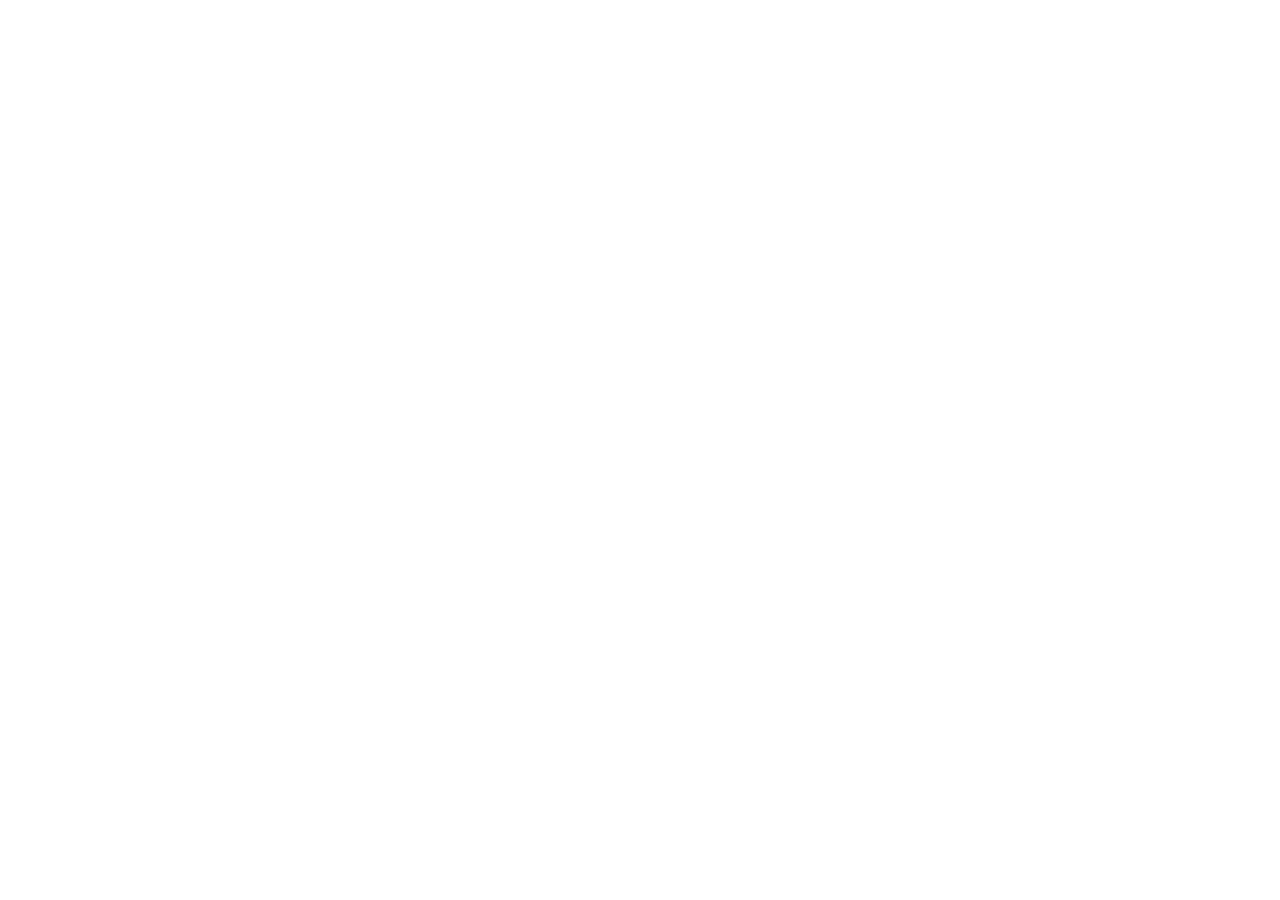
==== index.html @ 01539285 "feat: add Acasă page to C4322B" ====
<!doctype html><html lang="ro"><head><meta charset="utf-8"><meta name="viewport" content="width=device-width,initial-scale=1"><meta name="theme-color" content="#102e30"><meta name="robots" content="noindex,nofollow"><title>Acasă | C4322B — instalații pentru casa ta în București</title><meta name="description" content="C4322B: acasă — instalații de încălzire, climatizare și sanitare pentru apartamente și case din București. Site și ofertă demonstrative."><meta property="og:type" content="website"><meta property="og:title" content="Acasă | C4322B"><meta property="og:description" content="Confort acasă, fără complicații. Încălzire, climatizare, sanitare. Site demonstrativ."><link rel="stylesheet" href="style.css"></head><body data-page="home"><div id="app"></div><script src="app.js" defer></script></body></html>
---- style.css ----
@import url('https://fonts.googleapis.com/css2?family=DM+Sans:wght@400;500;600;700&family=Manrope:wght@400;500;600;700;800&display=swap');
:root{--ink:#15272b;--muted:#576b6c;--teal:#087a72;--deep:#102e30;--cream:#f8f7f2;--line:#dce7e2;--gold:#d6ae74;--white:#fff;--soft:#e8f3ed}*{box-sizing:border-box}html{scroll-behavior:smooth}body{margin:0;background:#fff;color:var(--ink);font:16px/1.65 'DM Sans',Arial,sans-serif}h1,h2,h3,h4{font-family:Manrope,sans-serif;line-height:1.16;letter-spacing:-.037em;margin:0 0 18px}h1{font-size:clamp(2.65rem,6.6vw,5.6rem)}h2{font-size:clamp(2rem,3.7vw,3.45rem)}h3{font-size:1.28rem}p{margin:0 0 18px}a{color:inherit;text-decoration:none}button,input,select,textarea{font:inherit}button{cursor:pointer}.shell{max-width:1250px;margin:auto;padding:0 28px}.micro{font-size:.76rem;letter-spacing:.15em;text-transform:uppercase;font-weight:800;color:var(--teal)}.muted{color:var(--muted)}.tiny{font-size:.81rem}.top{background:#102d2e;color:#d3e8e2;font-size:.78rem}.top .shell{display:flex;justify-content:space-between;gap:15px;padding-top:7px;padding-bottom:7px}.top a{text-decoration:underline;text-underline-offset:3px}.nav{position:sticky;top:0;background:#fffffff3;border-bottom:1px solid #e4ebe8;z-index:50;backdrop-filter:blur(14px)}.nav .shell{display:flex;align-items:center;gap:24px;min-height:78px}.logo{font:800 1.55rem Manrope,sans-serif;letter-spacing:-.08em;color:var(--deep);white-space:nowrap}.logo span{color:var(--teal)}.logo small{display:block;font:700 .54rem DM Sans,sans-serif;letter-spacing:.14em;color:#637c77}.navlinks{margin-left:auto;display:flex;gap:19px;align-items:center;font-size:.85rem;font-weight:700}.navlinks a:hover,.navlinks a[aria-current=page]{color:var(--teal)}.navcta,.btn{display:inline-flex;align-items:center;justify-content:center;gap:9px;border-radius:12px;border:1px solid transparent;background:var(--teal);color:#fff;padding:12px 19px;font-weight:800}.btn:hover,.navcta:hover{filter:brightness(.9)}.btn.light{background:#fff;color:var(--deep)}.btn.ghost{background:transparent;border-color:#afcac3;color:var(--deep)}.btn.dark{background:var(--deep)}.menu{display:none;border:1px solid var(--line);background:#fff;border-radius:9px;padding:8px 12px}.hero{position:relative;min-height:670px;display:flex;align-items:center;color:#fff;background:#123936;isolation:isolate;overflow:hidden}.hero::before{content:"";position:absolute;inset:0;background:linear-gradient(90deg,rgba(9,35,38,.96) 0%,rgba(9,35,38,.84) 41%,rgba(9,35,38,.12) 100%),url('https://images.unsplash.com/photo-1600607687920-4e2a09cf159d?auto=format&fit=crop&w=2200&q=85') center/cover;z-index:-1}.hero .shell{width:100%;padding-top:110px;padding-bottom:115px}.hero h1{max-width:775px}.hero p{font-size:1.12rem;max-width:585px;color:#e0eeeb}.hero .micro{color:#b2e3d6}.actions{display:flex;gap:13px;flex-wrap:wrap;margin:27px 0}.heroproof{display:flex;flex-wrap:wrap;gap:12px;margin-top:38px;font-size:.82rem;color:#d9e9e3}.heroproof span{padding:7px 13px;border:1px solid #ffffff47;border-radius:100px;background:#ffffff13}.section{padding-top:90px;padding-bottom:90px}.section h2{max-width:840px}.sectionhead{max-width:850px;margin-bottom:35px}.sectionhead p{font-size:1.08rem;color:var(--muted)}.soft{background:var(--cream)}.darksection{background:var(--deep);color:#fff}.darksection .muted{color:#b3cec5}.grid{display:grid;grid-template-columns:repeat(3,minmax(0,1fr));gap:22px}.grid.four{grid-template-columns:repeat(4,minmax(0,1fr))}.card{border:1px solid var(--line);background:#fff;border-radius:20px;overflow:hidden;display:flex;flex-direction:column;box-shadow:0 10px 28px #163b3010}.card img{width:100%;height:210px;object-fit:cover;display:block}.card .inner{padding:25px;display:flex;flex:1;flex-direction:column}.card p{color:var(--muted);font-size:.92rem;flex:1}.card .link{color:var(--teal);font-weight:800}.tile{border:1px solid var(--line);border-radius:20px;padding:27px;background:#fff}.tile p{color:var(--muted)}.tile .num{font:800 2.3rem Manrope;color:var(--teal)}.banner{display:flex;align-items:center;justify-content:space-between;gap:30px;border-radius:24px;padding:42px;background:#e0eee7}.banner h2{font-size:clamp(1.6rem,3vw,2.55rem)}.banner p{margin:0;color:var(--muted)}.pagehero{background:linear-gradient(125deg,#103538,#1b7770);color:#fff;padding:75px 0}.pagehero p{max-width:760px;color:#d2e9e2;font-size:1.09rem}.pagehero .micro{color:#b4eddb}.bread{font-size:.83rem;color:#b8e0d4;margin-bottom:22px}.bread a{text-decoration:underline}.filters{display:flex;flex-wrap:wrap;gap:10px;margin-bottom:25px}.chip{border:1px solid #bfd5cc;background:#fff;border-radius:100px;padding:9px 17px;font-weight:700;color:var(--deep)}.chip[aria-pressed=true]{background:var(--deep);color:#fff}.search{width:100%;border:1px solid #bdcfc7;border-radius:13px;padding:16px;margin-bottom:19px}.catalog{display:grid;grid-template-columns:repeat(3,minmax(0,1fr));gap:16px}.entry{background:#fff;border:1px solid var(--line);border-radius:17px;padding:23px;display:flex;flex-direction:column;gap:9px}.entry .eyebrow{font-size:.7rem;color:var(--teal);font-weight:800;text-transform:uppercase;letter-spacing:.1em}.entry h3{margin:0;font-size:1.12rem}.entry p{color:var(--muted);font-size:.89rem;flex:1;margin:0}.entry button{align-self:flex-start;border:0;background:none;padding:0;color:var(--teal);font-weight:800}.detail{border:1px solid var(--line);padding:27px;border-radius:20px;background:white;max-width:970px;margin:24px auto}.detail dl{display:grid;grid-template-columns:175px 1fr;gap:10px 22px}.detail dt{font-weight:800;color:var(--teal)}.detail dd{margin:0 0 15px;padding-bottom:12px;border-bottom:1px solid var(--line)}.detail h2{font-size:1.6rem}.offerline{display:flex;gap:12px;flex-wrap:wrap;margin:18px 0}.tag{font-size:.75rem;background:#e8f3ee;color:#1b6057;border-radius:99px;padding:5px 11px;font-weight:700}.form{max-width:820px;background:white;border-radius:22px;border:1px solid var(--line);padding:29px}.form label{display:block;font-weight:700;margin:18px 0 5px}.form input,.form textarea,.form select{border:1px solid #b8ccc4;border-radius:10px;padding:12px 14px;width:100%;background:#fff}.form textarea{min-height:125px}.notice{padding:18px 22px;background:#f0f7f3;border-left:4px solid var(--teal);border-radius:0 12px 12px 0;margin:18px 0}.notice.warn{border-color:#b0843a;background:#fff6e5}.split{display:grid;grid-template-columns:1.05fr .95fr;gap:40px;align-items:center}.split img{width:100%;height:390px;object-fit:cover;border-radius:23px}.footer{background:#102e30;color:#d7e8e0;padding:65px 0 22px}.footer .layout{display:grid;grid-template-columns:2fr 1fr 1fr;gap:48px}.footer .logo{color:#fff}.footer a{display:block;margin:7px 0}.footer a:hover{text-decoration:underline}.footer small{color:#a9c4bc}.copyright{margin-top:45px;padding-top:19px;border-top:1px solid #ffffff2b;color:#afc8c0;font-size:.8rem}.assistantBtn{position:fixed;right:22px;bottom:22px;z-index:80;width:68px;height:68px;border-radius:50%;background:var(--teal);color:#fff;border:3px solid white;box-shadow:0 14px 45px #113c3966;font-size:1.9rem}.assistantPane{position:fixed;bottom:103px;right:22px;width:min(390px,calc(100vw - 36px));height:480px;z-index:80;background:#fff;border-radius:19px;box-shadow:0 14px 65px #143b4055;display:none;overflow:hidden;flex-direction:column}.assistantPane.open{display:flex}.assistantPane .ahead{background:var(--deep);color:#fff;padding:17px 20px;display:flex;justify-content:space-between;align-items:center}.assistantPane .ahead button{border:0;background:none;color:white;font-size:1.3rem}.chatlog{padding:18px;flex:1;overflow:auto;display:flex;flex-direction:column;gap:12px}.msg{padding:11px 13px;border-radius:13px;background:#eef5f1;max-width:92%;font-size:.87rem;white-space:pre-wrap}.msg.you{align-self:flex-end;background:#d3eee4}.chatform{display:flex;gap:7px;padding:12px;border-top:1px solid var(--line)}.chatform input{flex:1;min-width:0;border:1px solid var(--line);border-radius:9px;padding:10px}.chatform button{border:0;background:var(--teal);color:white;border-radius:9px;padding:0 12px}.faq{max-width:890px}.faq details{border-bottom:1px solid var(--line);padding:18px 0}.faq summary{cursor:pointer;font-weight:800}.faq p{padding:10px 0;color:var(--muted)}.hidden{display:none!important}@media(max-width:1120px){.navlinks{gap:10px;font-size:.77rem}.navcta{display:none}}@media(max-width:890px){.menu{display:block;margin-left:auto}.navlinks{display:none;position:absolute;top:100%;left:0;right:0;background:#fff;padding:25px;box-shadow:0 14px 30px #123a3a2b;flex-direction:column;align-items:stretch;font-size:.95rem}.navlinks.open{display:flex}.grid,.catalog{grid-template-columns:repeat(2,minmax(0,1fr))}.grid.four{grid-template-columns:repeat(2,1fr)}.split{grid-template-columns:1fr}.footer .layout{grid-template-columns:1fr 1fr}}@media(max-width:560px){.shell{padding-left:20px;padding-right:20px}.top .shell{flex-direction:column;gap:0}.hero{min-height:620px}.hero::before{background:linear-gradient(90deg,rgba(9,35,38,.92),rgba(9,35,38,.62)),url('https://images.unsplash.com/photo-1600607687920-4e2a09cf159d?auto=format&fit=crop&w=1000&q=80') center/cover}.section{padding-top:60px;padding-bottom:60px}.grid,.catalog,.grid.four{grid-template-columns:1fr}.banner{flex-direction:column;align-items:start;padding:27px}.detail dl{grid-template-columns:1fr;gap:1px}.detail dd{margin-bottom:14px}.footer .layout{grid-template-columns:1fr}.card img{height:190px}.assistantBtn{width:59px;height:59px}.assistantPane{bottom:90px;right:13px}}
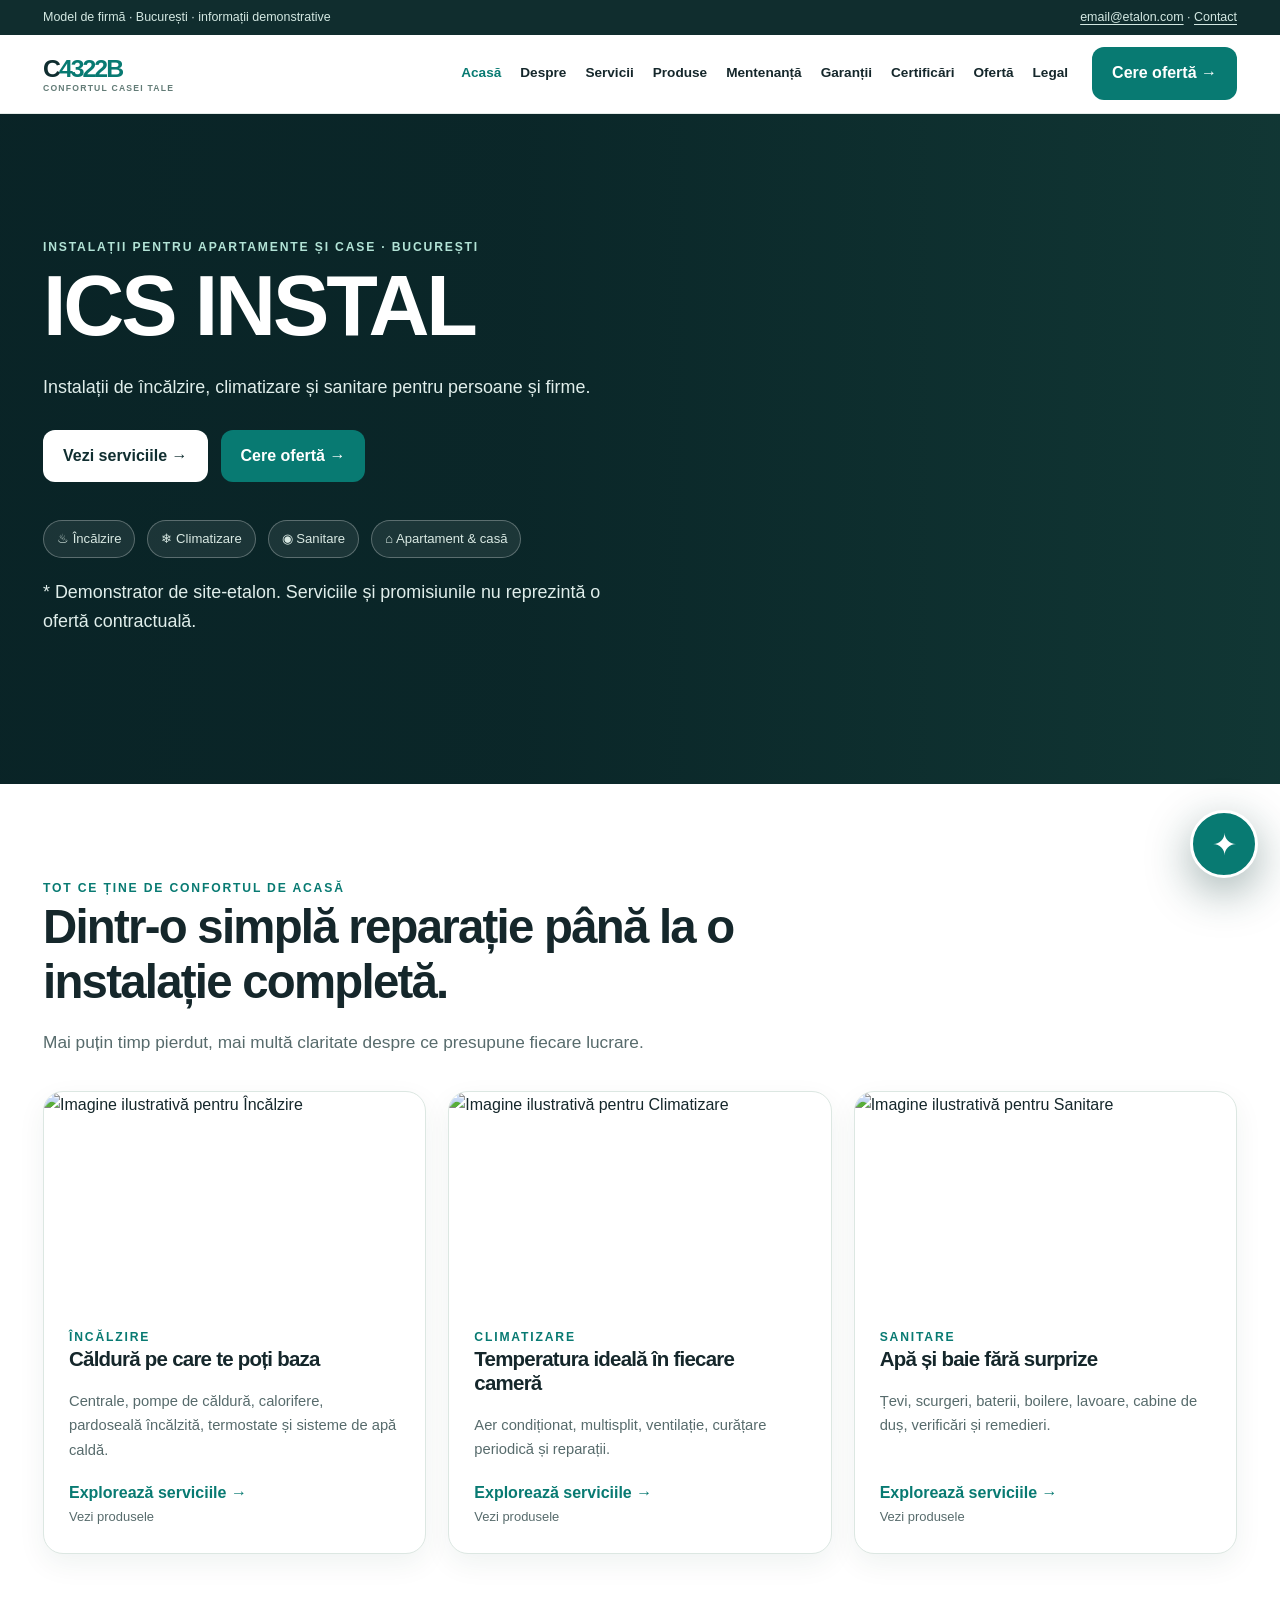
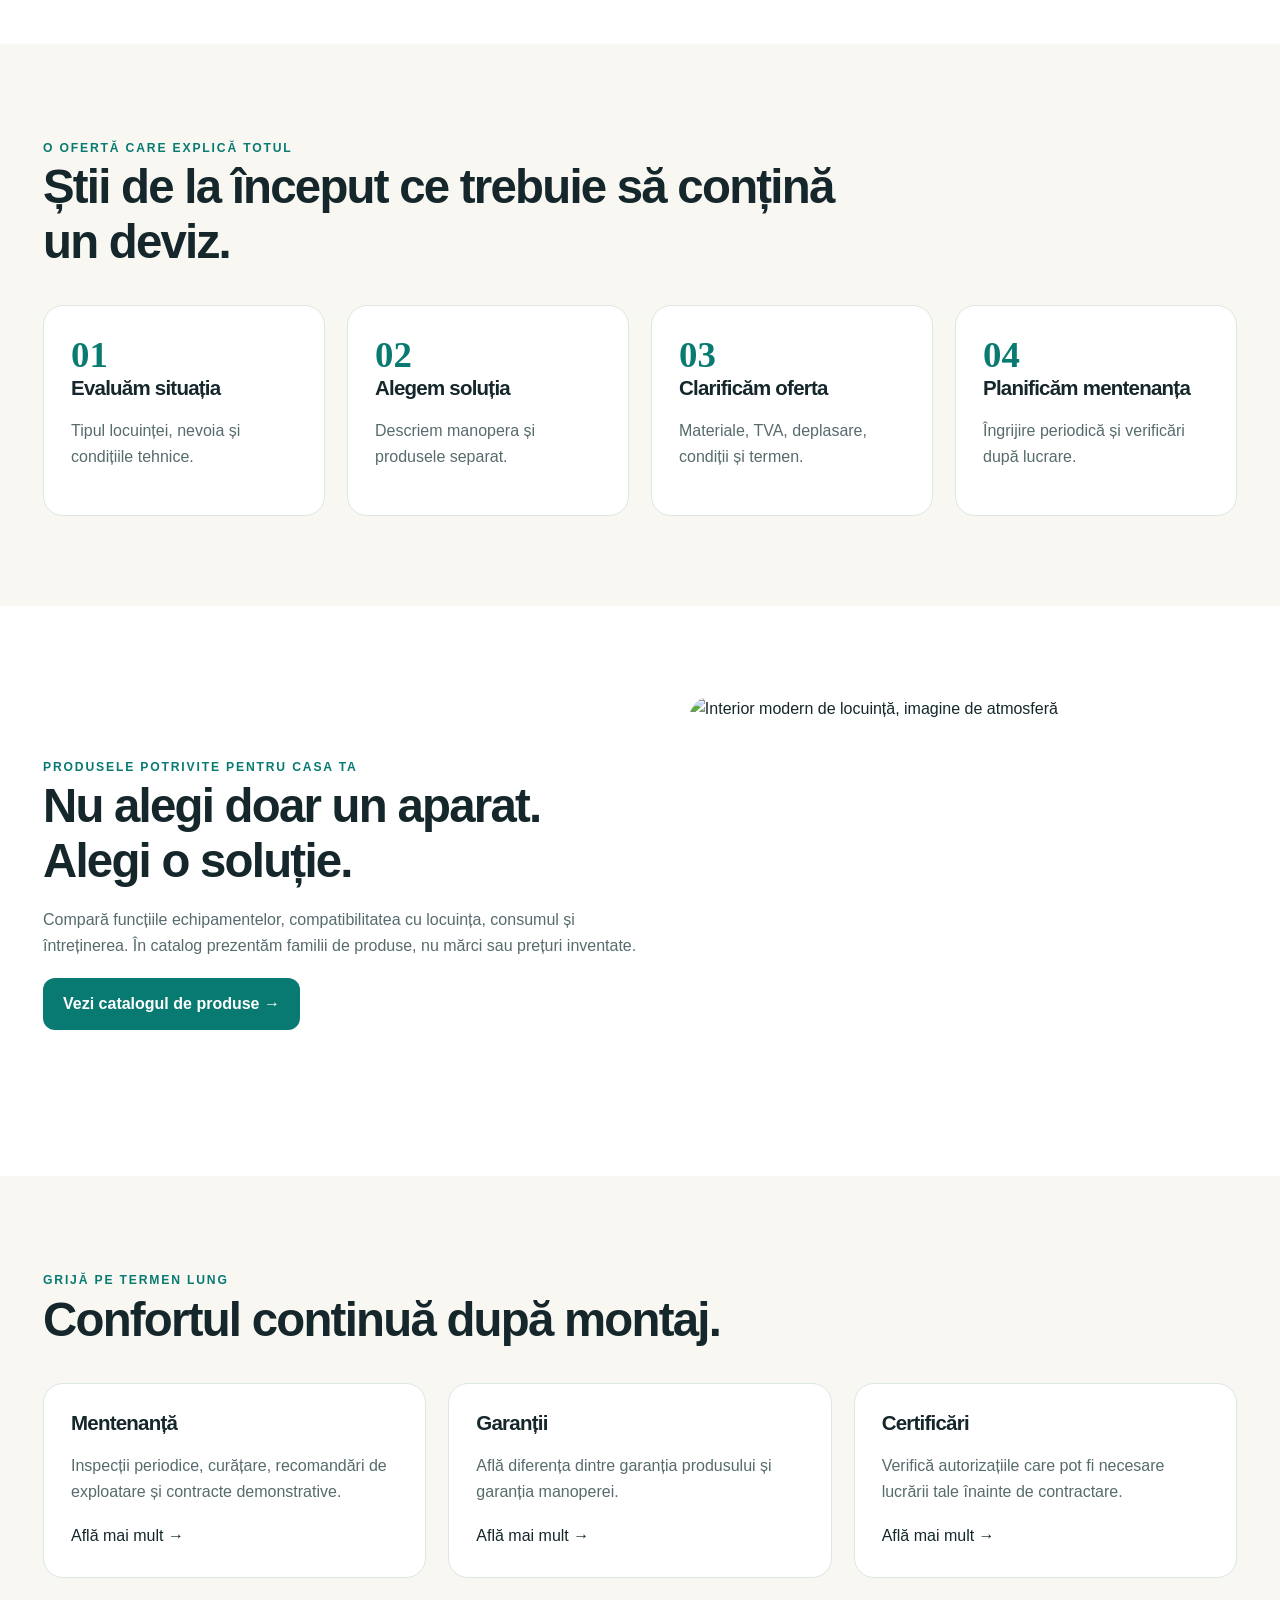
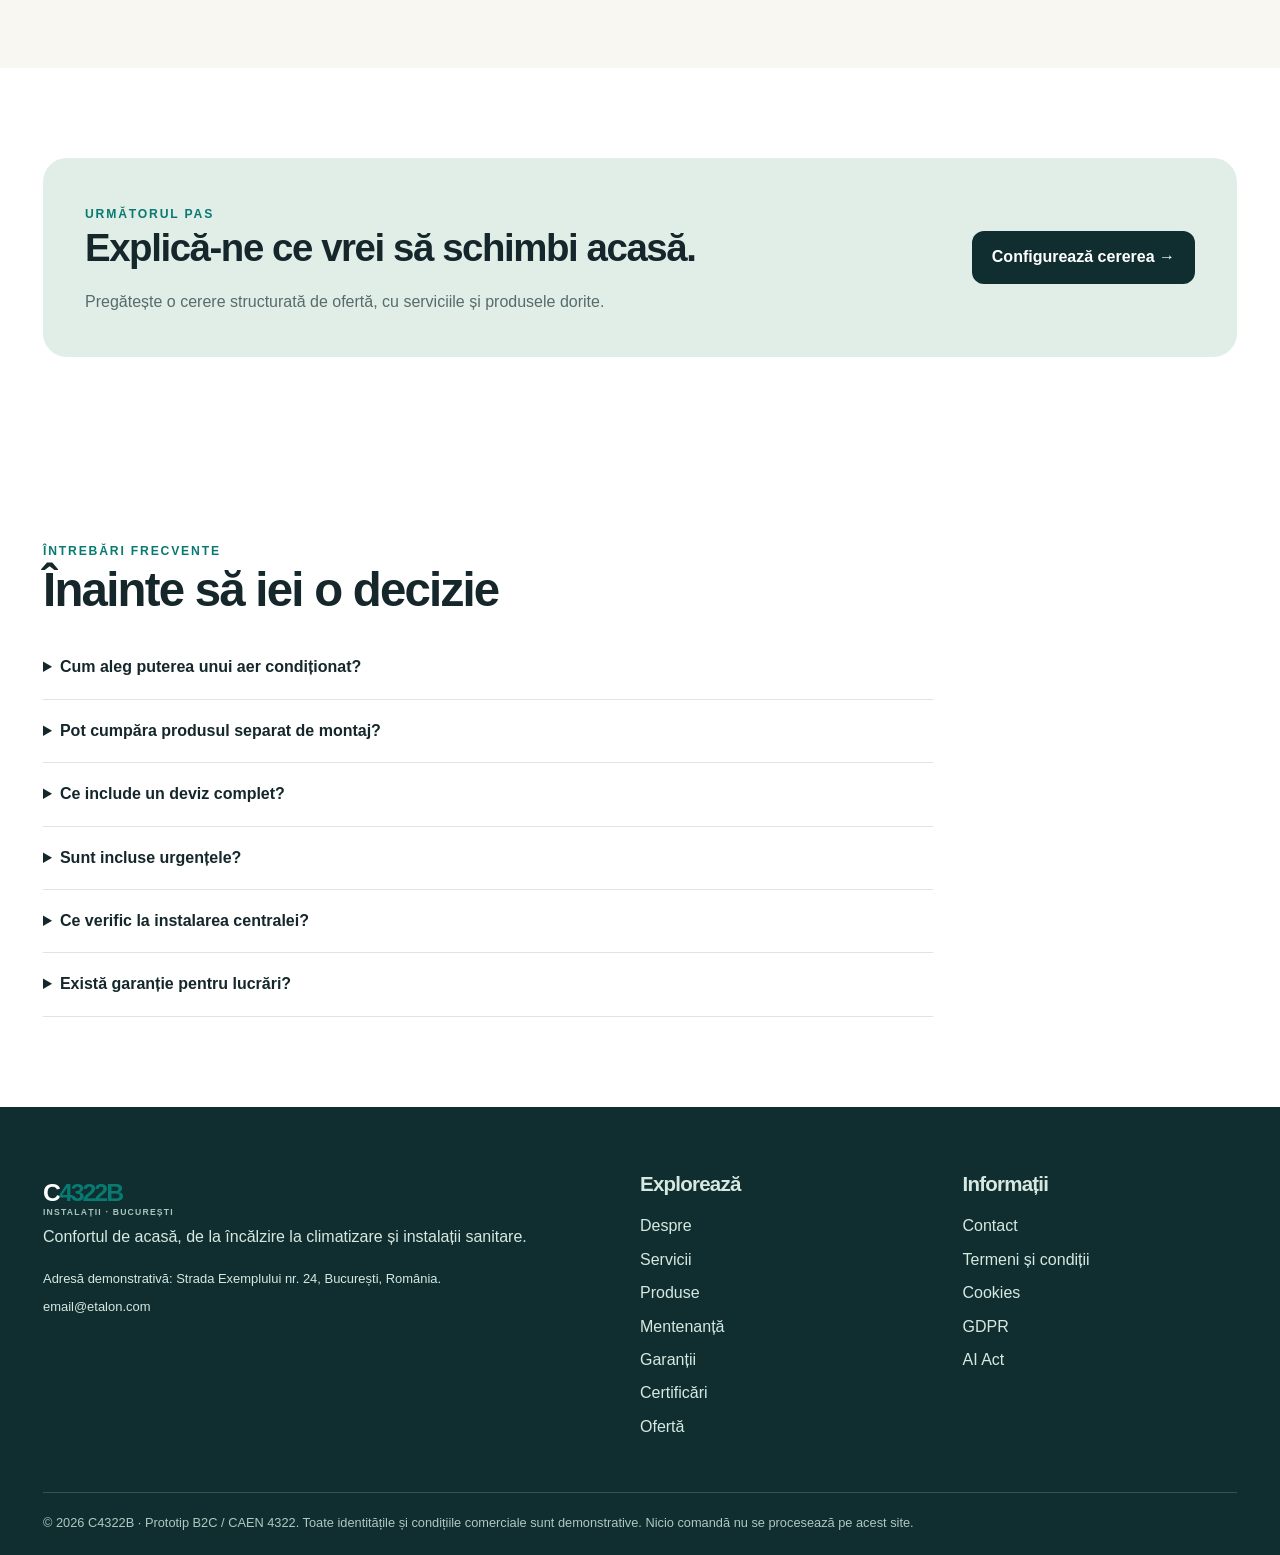
==== commit 14f33336: "seo(home): update browser title to ICS INSTAL" ====
--- a/index.html
+++ b/index.html
@@ -1 +1 @@
-<!doctype html><html lang="ro"><head><meta charset="utf-8"><meta name="viewport" content="width=device-width,initial-scale=1"><meta name="theme-color" content="#102e30"><meta name="robots" content="noindex,nofollow"><title>Acasă | C4322B — instalații pentru casa ta în București</title><meta name="description" content="C4322B: acasă — instalații de încălzire, climatizare și sanitare pentru apartamente și case din București. Site și ofertă demonstrative."><meta property="og:type" content="website"><meta property="og:title" content="Acasă | C4322B"><meta property="og:description" content="Confort acasă, fără complicații. Încălzire, climatizare, sanitare. Site demonstrativ."><link rel="stylesheet" href="style.css"></head><body data-page="home"><div id="app"></div><script src="app.js" defer></script></body></html>+<!doctype html><html lang="ro"><head><meta charset="utf-8"><meta name="viewport" content="width=device-width,initial-scale=1"><meta name="theme-color" content="#102e30"><meta name="robots" content="noindex,nofollow"><title>ICS INSTAL — Instalații de încălzire, climatizare și sanitare în București</title><meta name="description" content="C4322B: acasă — instalații de încălzire, climatizare și sanitare pentru apartamente și case din București. Site și ofertă demonstrative."><meta property="og:type" content="website"><meta property="og:title" content="Acasă | C4322B"><meta property="og:description" content="Confort acasă, fără complicații. Încălzire, climatizare, sanitare. Site demonstrativ."><link rel="stylesheet" href="style.css"></head><body data-page="home"><div id="app"></div><script src="app.js" defer></script></body></html>
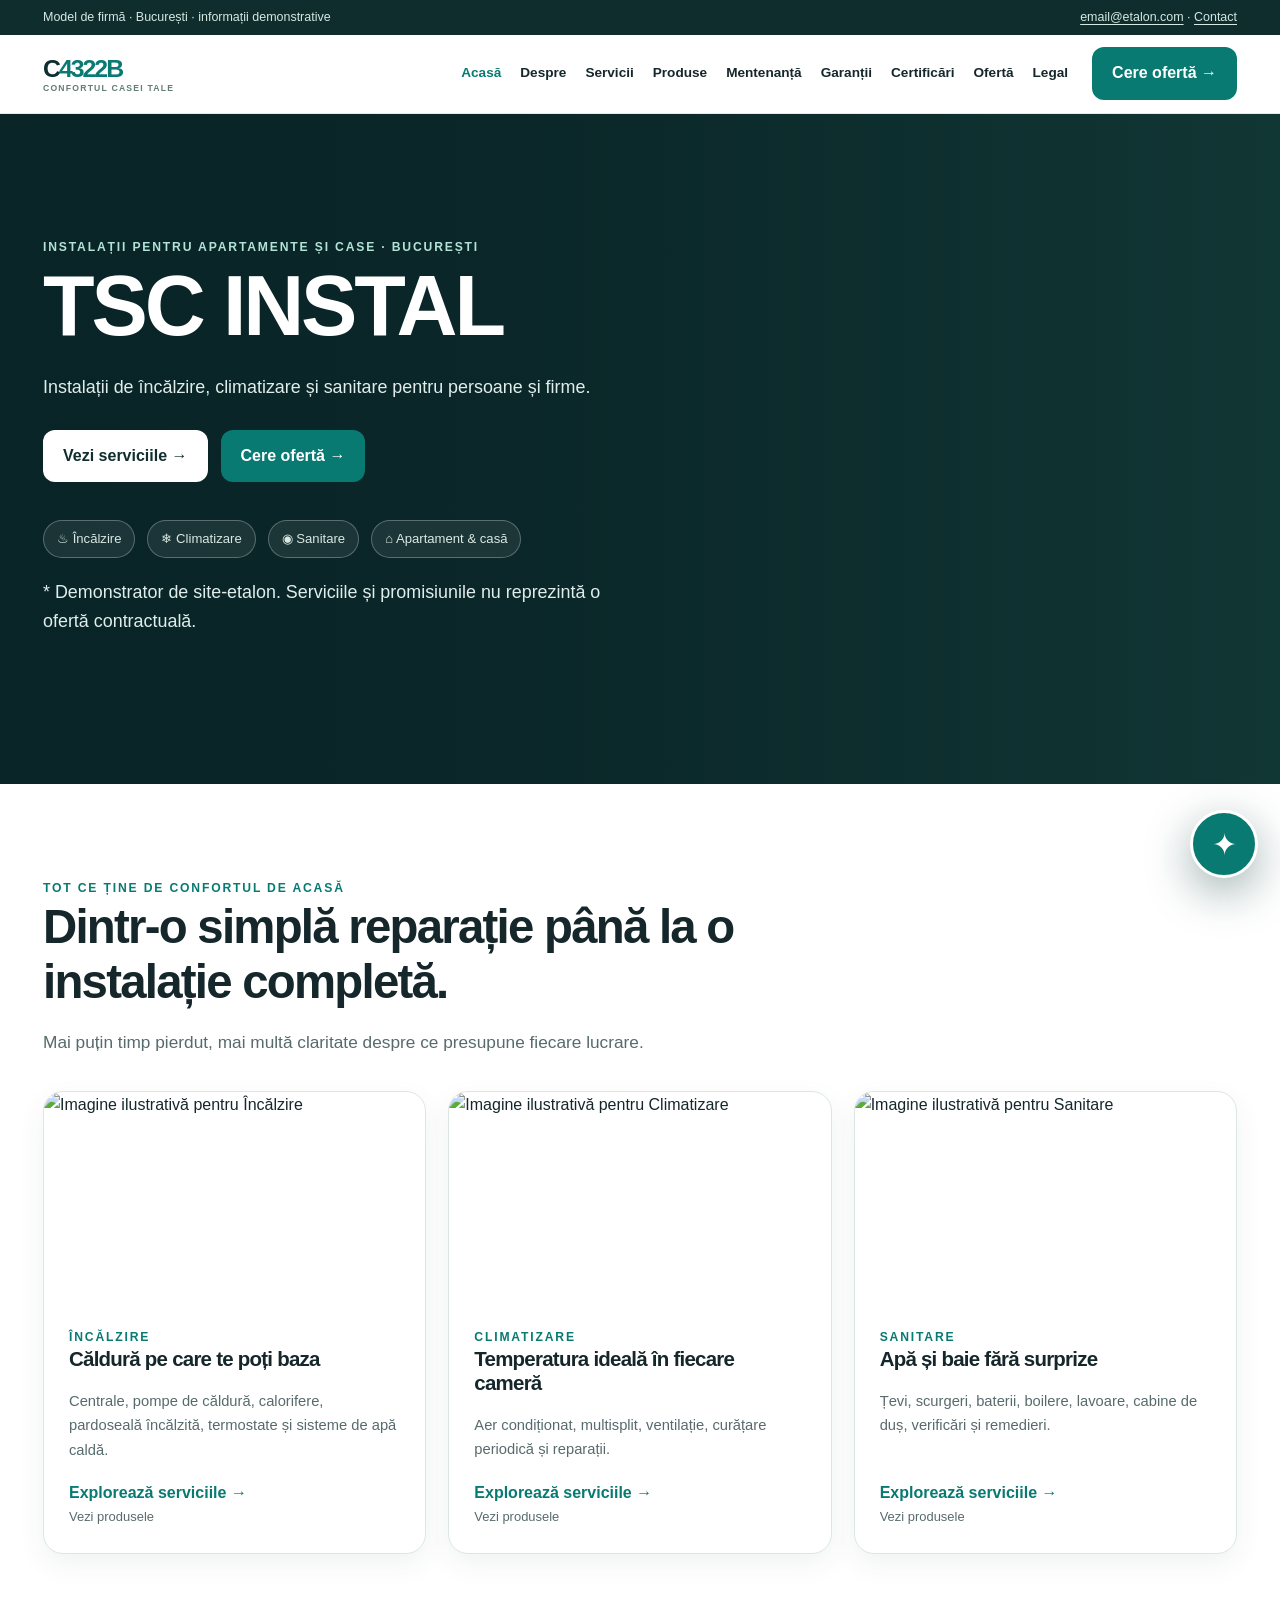
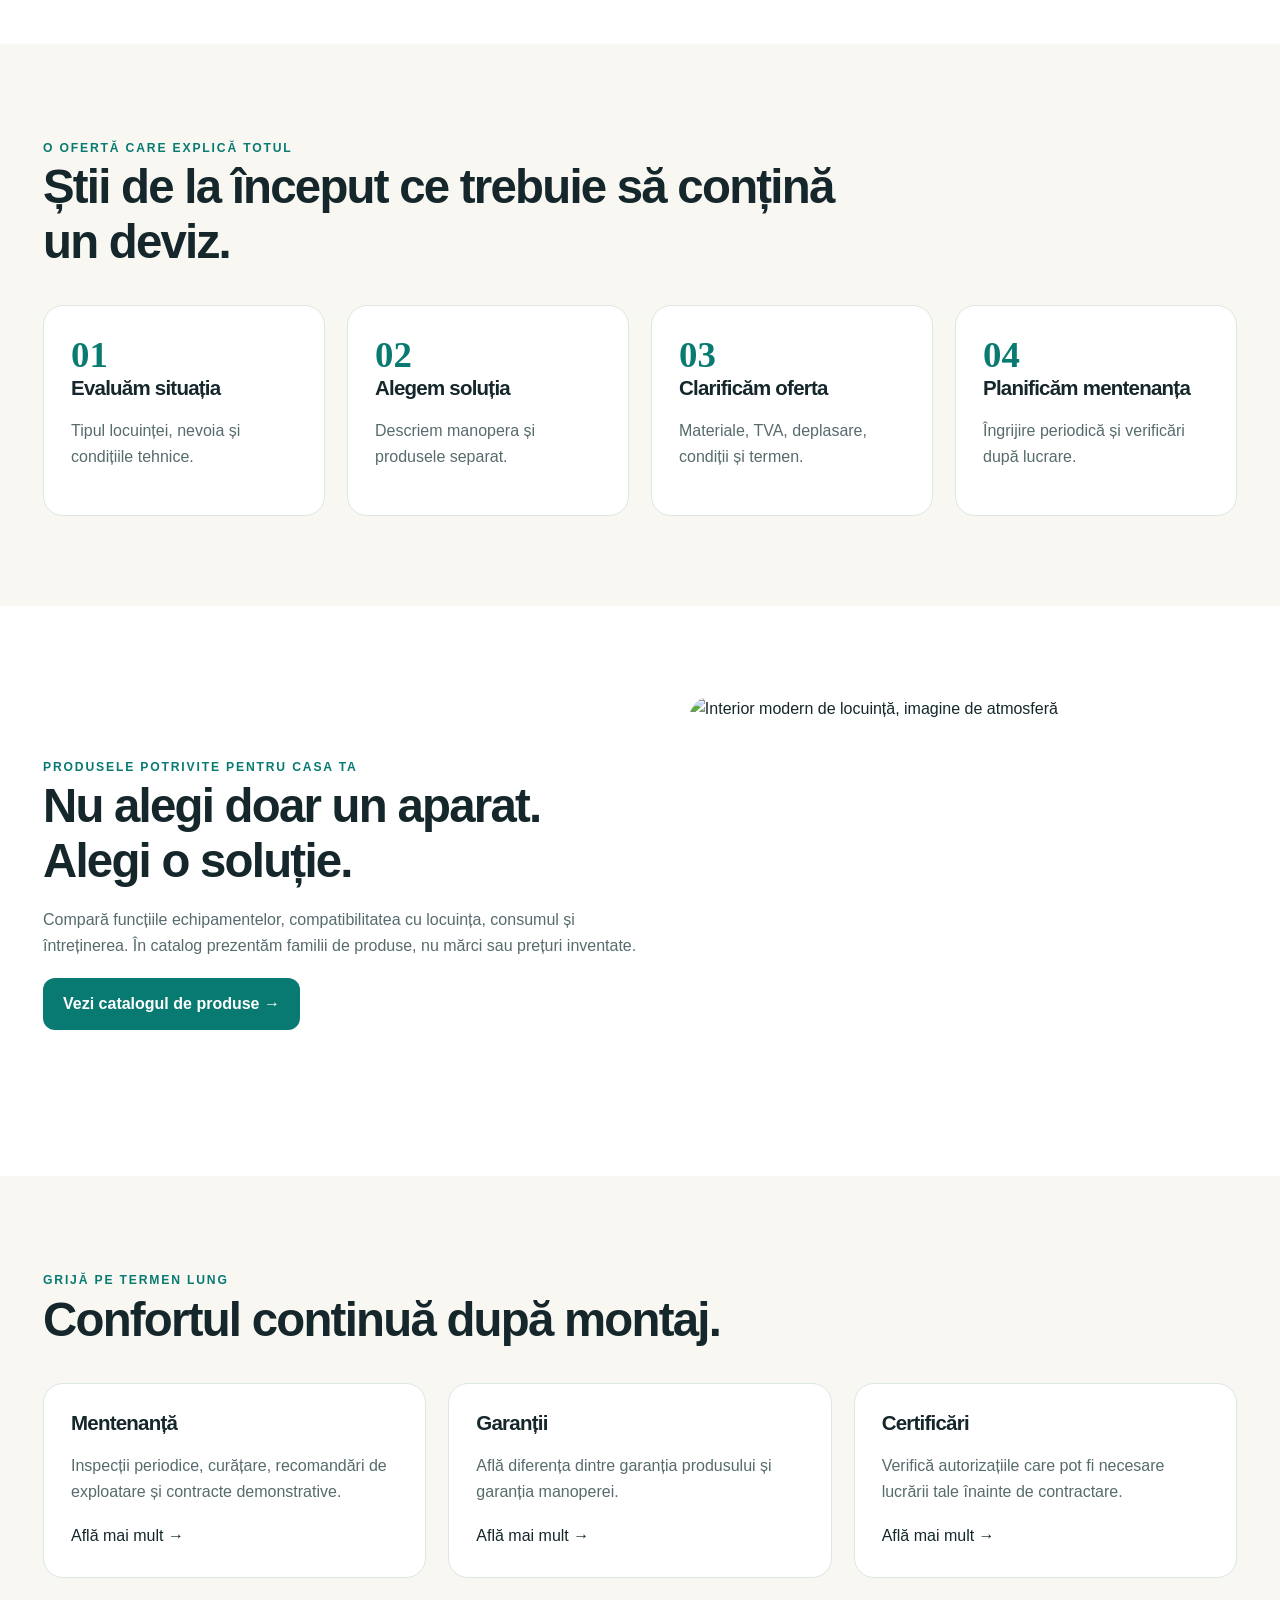
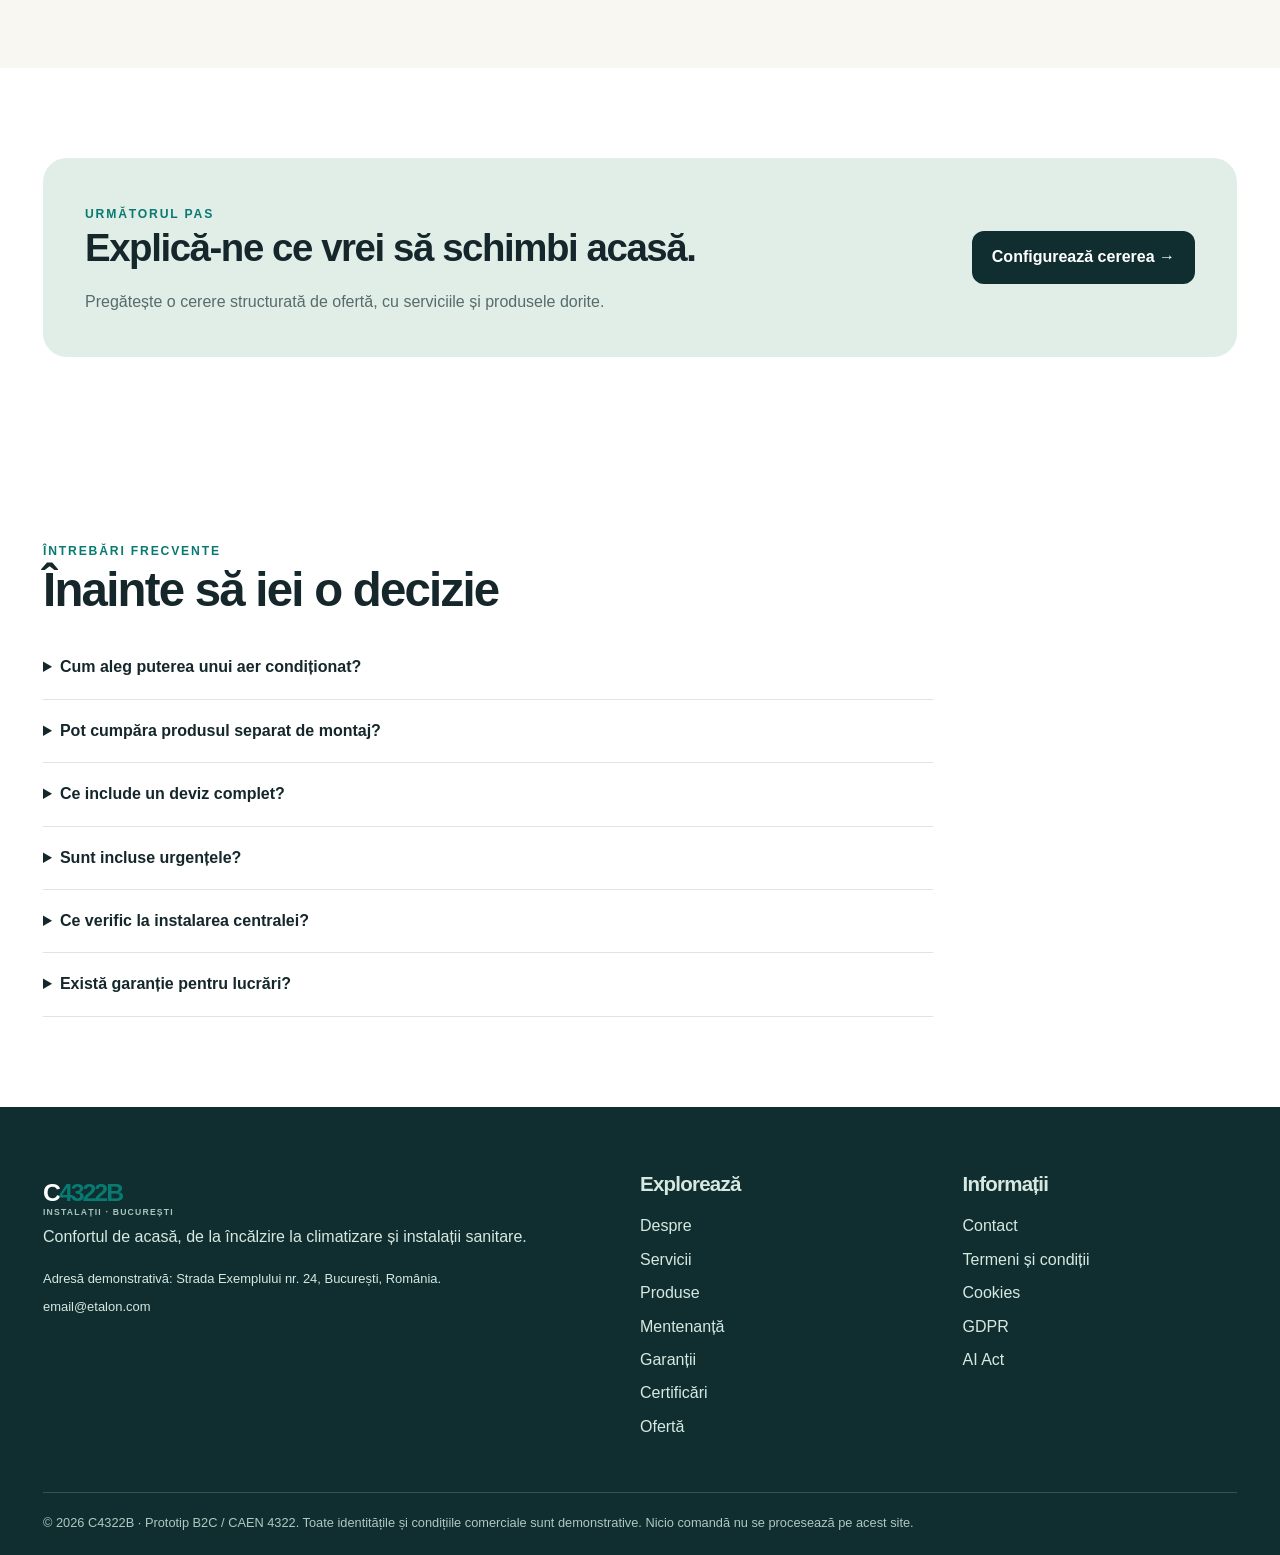
==== commit 366cefe5: "fix(brand): rename ICS INSTAL to TSC INSTAL" ====
--- a/index.html
+++ b/index.html
@@ -1 +1 @@
-<!doctype html><html lang="ro"><head><meta charset="utf-8"><meta name="viewport" content="width=device-width,initial-scale=1"><meta name="theme-color" content="#102e30"><meta name="robots" content="noindex,nofollow"><title>ICS INSTAL — Instalații de încălzire, climatizare și sanitare în București</title><meta name="description" content="C4322B: acasă — instalații de încălzire, climatizare și sanitare pentru apartamente și case din București. Site și ofertă demonstrative."><meta property="og:type" content="website"><meta property="og:title" content="Acasă | C4322B"><meta property="og:description" content="Confort acasă, fără complicații. Încălzire, climatizare, sanitare. Site demonstrativ."><link rel="stylesheet" href="style.css"></head><body data-page="home"><div id="app"></div><script src="app.js" defer></script></body></html>+<!doctype html><html lang="ro"><head><meta charset="utf-8"><meta name="viewport" content="width=device-width,initial-scale=1"><meta name="theme-color" content="#102e30"><meta name="robots" content="noindex,nofollow"><title>TSC INSTAL — Instalații de încălzire, climatizare și sanitare în București</title><meta name="description" content="C4322B: acasă — instalații de încălzire, climatizare și sanitare pentru apartamente și case din București. Site și ofertă demonstrative."><meta property="og:type" content="website"><meta property="og:title" content="Acasă | C4322B"><meta property="og:description" content="Confort acasă, fără complicații. Încălzire, climatizare, sanitare. Site demonstrativ."><link rel="stylesheet" href="style.css"></head><body data-page="home"><div id="app"></div><script src="app.js" defer></script></body></html>
